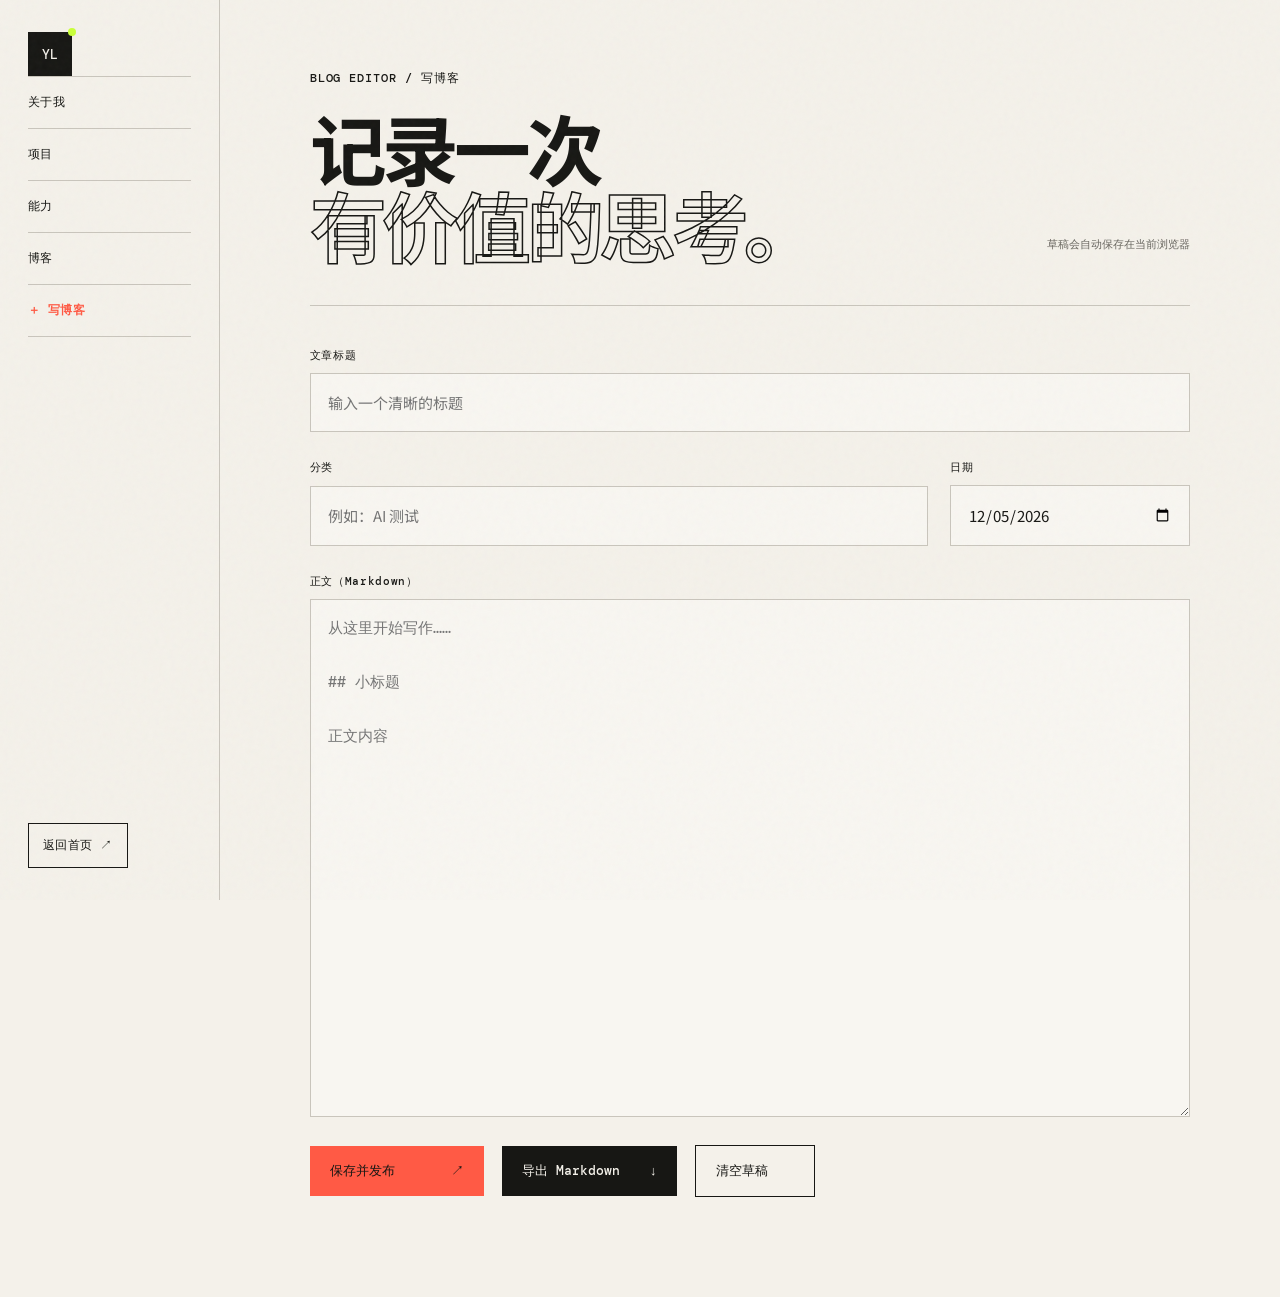
==== blog-editor.html @ 037dc54a "添加博客编辑和发布功能" ====
<!doctype html>
<html lang="zh-CN">
  <head>
    <meta charset="UTF-8" />
    <meta name="viewport" content="width=device-width, initial-scale=1.0" />
    <meta name="theme-color" content="#f4f1ea" />
    <title>写博客｜Yu Li</title>
    <link rel="preconnect" href="https://fonts.googleapis.com" />
    <link rel="preconnect" href="https://fonts.gstatic.com" crossorigin />
    <link href="https://fonts.googleapis.com/css2?family=DM+Mono:wght@400;500&family=Noto+Sans+SC:wght@400;500;600;700;900&display=swap" rel="stylesheet" />
    <link rel="stylesheet" href="styles.css" />
  </head>
  <body>
    <div class="noise" aria-hidden="true"></div>
    <header class="nav-wrap">
      <nav class="nav" aria-label="主导航">
        <a class="brand" href="index.html" aria-label="返回首页"><span>YL</span><i></i></a>
        <button class="menu-toggle" aria-expanded="false" aria-controls="nav-links">菜单</button>
        <div class="nav-links" id="nav-links">
          <a href="index.html#about">关于我</a><a href="index.html#projects">项目</a><a href="index.html#skills">能力</a><a href="index.html#notes">博客</a><a class="write-link active" href="blog-editor.html">＋ 写博客</a>
          <a class="nav-cta" href="index.html">返回首页 ↗</a>
        </div>
      </nav>
    </header>

    <main class="editor-page">
      <section class="editor-shell">
        <div class="editor-head">
          <div><p class="eyebrow">BLOG EDITOR / 写博客</p><h1>记录一次<br /><em>有价值的思考。</em></h1></div>
          <p class="draft-status" id="draft-status" role="status">草稿会自动保存在当前浏览器</p>
        </div>
        <form class="blog-form" id="blog-form">
          <label><span>文章标题</span><input id="post-title" type="text" placeholder="输入一个清晰的标题" autocomplete="off" /></label>
          <div class="editor-meta">
            <label><span>分类</span><input id="post-category" type="text" placeholder="例如：AI 测试" autocomplete="off" /></label>
            <label><span>日期</span><input id="post-date" type="date" /></label>
          </div>
          <label><span>正文（Markdown）</span><textarea id="post-content" rows="18" placeholder="从这里开始写作……&#10;&#10;## 小标题&#10;&#10;正文内容"></textarea></label>
          <div class="editor-actions">
            <button class="button primary publish-button" type="button" id="publish-post">保存并发布 <span>↗</span></button>
            <button class="button primary" type="button" id="export-post">导出 Markdown <span>↓</span></button>
            <button class="button secondary" type="button" id="clear-draft">清空草稿</button>
          </div>
        </form>
      </section>
    </main>
    <script src="script.js"></script>
    <script src="blog-editor.js"></script>
  </body>
</html>
---- styles.css ----
:root{--paper:#f4f1ea;--ink:#171714;--green:#c9ff39;--red:#ff5a45;--line:#c9c5bc;--mono:"DM Mono",monospace;--sans:"Noto Sans SC",sans-serif}
*{box-sizing:border-box}
html{scroll-behavior:smooth}
body{margin:0;background:var(--paper);color:var(--ink);font-family:var(--sans);overflow-x:hidden}
.noise{position:fixed;inset:0;pointer-events:none;z-index:20;opacity:.18;background-image:url("data:image/svg+xml,%3Csvg viewBox='0 0 180 180' xmlns='http://www.w3.org/2000/svg'%3E%3Cfilter id='n'%3E%3CfeTurbulence type='fractalNoise' baseFrequency='.9' numOctaves='4' stitchTiles='stitch'/%3E%3C/filter%3E%3Crect width='100%25' height='100%25' filter='url(%23n)' opacity='.18'/%3E%3C/svg%3E")}
.section{padding:110px max(5vw,24px)}
.nav-wrap{position:sticky;top:0;z-index:15;background:rgba(244,241,234,.88);backdrop-filter:blur(16px);border-bottom:1px solid var(--line)}
.nav{height:76px;display:flex;align-items:center;justify-content:space-between;padding:0 max(5vw,24px)}
.brand{width:44px;height:44px;background:var(--ink);color:var(--paper);display:grid;place-items:center;text-decoration:none;font:500 13px var(--mono);position:relative}
.brand i{position:absolute;width:8px;height:8px;background:var(--green);right:-4px;top:-4px;border-radius:50%}
.nav-links{display:flex;align-items:center;gap:34px}
.nav-links a{color:inherit;text-decoration:none;font:500 12px var(--mono);letter-spacing:.04em}
.nav-links a:hover{opacity:.55}
.nav-cta{border:1px solid var(--ink);padding:12px 16px}
.menu-toggle{display:none;border:0;background:none;font:500 13px var(--mono)}
.hero{min-height:calc(100vh - 76px);display:grid;grid-template-columns:1.35fr .65fr;gap:7vw;align-items:center;padding-top:60px;padding-bottom:70px}
.eyebrow{font:500 12px var(--mono);letter-spacing:.08em;text-transform:uppercase;display:flex;align-items:center;gap:10px}
.status-dot{width:8px;height:8px;background:#47b556;border-radius:50%;box-shadow:0 0 0 5px rgba(71,181,86,.15)}
h1,h2,h3,p{margin-top:0}
.hero h1{font-size:clamp(54px,7.2vw,112px);line-height:.94;letter-spacing:-.065em;margin:32px 0}
.hero h1 em,.project-heading em{font-style:normal;color:transparent;-webkit-text-stroke:1.5px var(--ink)}
.hero-desc{max-width:620px;font-size:17px;line-height:1.85;color:#56544e}
.hero-actions{display:flex;gap:26px;align-items:center;margin-top:38px}
.button{display:inline-flex;align-items:center;justify-content:space-between;gap:30px;text-decoration:none;font:500 13px var(--mono);padding:16px 20px}
.button.primary{background:var(--ink);color:var(--paper);min-width:174px}
.button.primary:hover{background:var(--red)}
.text-button{color:var(--ink);padding-left:0;border-bottom:1px solid var(--ink)}
.hero-panel{height:530px;background:var(--red);border:1px solid var(--ink);position:relative;padding:32px;overflow:hidden;box-shadow:12px 12px 0 var(--ink)}
.hero-panel:before,.hero-panel:after{content:"";position:absolute;background:var(--ink)}
.hero-panel:before{width:1px;height:100%;left:50%;top:0}
.hero-panel:after{height:1px;width:100%;top:50%;left:0}
.orbit{position:absolute;left:50%;top:50%;translate:-50% -50%;width:270px;height:270px;border:2px solid var(--ink);border-radius:50%;z-index:2;display:grid;place-items:center}
.orbit:after{content:"";position:absolute;width:190px;height:190px;border:1px dashed var(--ink);border-radius:50%;animation:spin 18s linear infinite}
.orbit span{position:absolute;width:18px;height:18px;background:var(--green);border:2px solid var(--ink);border-radius:50%;z-index:3}
.orbit span:first-child{top:16px;right:50px}
.orbit span:nth-child(2){bottom:10px;left:70px}
.orbit b{font:900 76px var(--sans);z-index:4}
.panel-meta{display:flex;justify-content:space-between;position:relative;z-index:4}
.panel-meta div{display:flex;flex-direction:column}
.panel-meta small,.card-index{font:10px var(--mono)}
.panel-meta strong{font:500 11px var(--mono)}
.hero-panel>p{position:absolute;left:28px;bottom:34px;z-index:4;font:500 11px/1.4 var(--mono)}
.card-index{position:absolute;right:28px;bottom:34px;z-index:4}
@keyframes spin{to{rotate:360deg}
}
.marquee{background:var(--ink);color:var(--green);padding:14px 0;overflow:hidden;font:500 13px var(--mono);white-space:nowrap}
.marquee div{width:max-content;animation:marquee 24s linear infinite}
@keyframes marquee{to{translate:-50%}
}
.section-label{display:flex;align-items:center;gap:20px;border-bottom:1px solid var(--line);padding-bottom:16px;margin-bottom:72px}
.section-label span{display:grid;place-items:center;width:32px;height:32px;border:1px solid var(--ink);border-radius:50%;font:11px var(--mono)}
.section-label p{margin:0;font:500 12px var(--mono)}
.about-grid,.skills-grid{display:grid;grid-template-columns:1fr 1fr;gap:10vw}
.about h2,.skills h2,.notes h2,.contact h2{font-size:clamp(38px,4.3vw,70px);line-height:1.15;letter-spacing:-.05em}
.about h2 span,.contact h2 span{box-shadow:inset 0 -.34em var(--green)}
.about-copy>p{font-size:17px;line-height:1.9;color:#55534e}
.facts{display:grid;grid-template-columns:repeat(3,1fr);border-top:1px solid var(--line);margin-top:48px;padding-top:26px}
.facts div{display:flex;flex-direction:column;gap:6px}
.facts strong{font:500 32px var(--mono)}
.facts span{font-size:12px;color:#777}
.dark{background:var(--ink);color:var(--paper)}
.section-label.light{border-color:#494943}
.section-label.light span{border-color:var(--paper)}
.project-heading{display:flex;justify-content:space-between;align-items:end;margin-bottom:60px}
.project-heading h2{font-size:clamp(44px,5.5vw,80px);line-height:1;letter-spacing:-.05em;margin:0}
.project-heading em{-webkit-text-stroke-color:var(--paper)}
.project-heading p{max-width:390px;color:#aaa79e;line-height:1.8}
.project-card{display:grid;grid-template-columns:60px 1fr 340px;gap:30px;align-items:center;border-top:1px solid #44443f;padding:38px 0}
.project-card:last-child{border-bottom:1px solid #44443f}
.project-num{font:12px var(--mono);align-self:start}
.tags{display:flex;gap:8px;margin-bottom:18px}
.tags span{font:10px var(--mono);border:1px solid #5c5b55;padding:5px 8px;border-radius:99px}
.project-body h3{font-size:25px;margin-bottom:12px}
.project-body p{color:#aaa79e;line-height:1.7;font-size:14px;max-width:560px}
.project-body a,.soon{font:11px var(--mono);color:var(--green);text-decoration:none}
.project-visual{height:210px;background:#282824;border:1px solid #4c4c46;display:flex;align-items:center;justify-content:center}
.visual-one{gap:10px}
.visual-one .node{border:1px solid #6d6c64;padding:10px 12px;font:10px var(--mono)}
.visual-one .accent{background:var(--green);color:var(--ink);border-color:var(--ink)}
.visual-one i{display:block;width:22px;height:1px;background:#6d6c64}
.browser{width:230px;height:130px;border:1px solid #77766f;padding:12px;position:relative}
.browser b{display:inline-block;width:6px;height:6px;border-radius:50%;background:#77766f;margin-right:4px}
.browser span{display:block;height:1px;background:#595953;margin:8px -12px}
.browser em{display:block;width:72%;height:54px;margin:20px auto 0;background:var(--red);transform:skew(-8deg)}
.visual-three{position:relative}
.radar{width:130px;height:130px;border:1px solid #666;border-radius:50%;background:conic-gradient(from 20deg,var(--green),transparent 28%);clip-path:polygon(50% 0,95% 28%,78% 88%,22% 88%,5% 28%)}
.visual-three span{position:absolute;font:900 32px var(--mono)}
.skills-intro p,.notes-head p{color:#68665f;line-height:1.8}
.skill-groups>div{display:grid;grid-template-columns:50px 160px 1fr;align-items:start;border-top:1px solid var(--line);padding:26px 0}
.skill-groups>div:last-child{border-bottom:1px solid var(--line)}
.skill-no{font:12px var(--mono);color:var(--red)}
.skill-groups h3{font-size:18px}
.skill-groups p{font-size:14px;line-height:1.75;color:#68665f}
.notes{padding-top:40px}
.notes-head{display:flex;justify-content:space-between;align-items:end;margin-bottom:42px}
.note-grid{display:grid;grid-template-columns:repeat(3,1fr);border:1px solid var(--line)}
.note-card{min-height:300px;padding:28px;color:var(--ink);text-decoration:none;border-right:1px solid var(--line);display:flex;flex-direction:column;position:relative;transition:.25s}
.note-card:last-child{border:0}
.note-card:hover{background:var(--green);transform:translateY(-8px)}
.note-card time,.note-type{font:10px var(--mono)}
.note-type{margin:16px 0 44px;color:#777}
.note-card h3{font-size:20px;line-height:1.55}
.arrow{position:absolute;right:28px;bottom:24px;font:20px var(--mono)}
.contact{text-align:center;background:var(--green);border-top:1px solid var(--ink)}
.contact .eyebrow{justify-content:center}
.contact h2{max-width:900px;margin:28px auto 50px}
.contact h2 span{box-shadow:inset 0 -.25em var(--paper)}
.contact-row{display:flex;justify-content:center;align-items:center;gap:35px}
.contact-row>a:not(.button){color:var(--ink);text-decoration:none;font:500 12px var(--mono);border-bottom:1px solid var(--ink);padding-bottom:5px}
footer{padding:24px max(5vw,24px);display:flex;justify-content:space-between;background:var(--ink);color:#aaa79e;font:10px var(--mono)}
footer a{color:var(--green);text-decoration:none}
.reveal{opacity:0;transform:translateY(24px);transition:opacity .7s ease,transform .7s ease}
.reveal.visible{opacity:1;transform:none}
@media (max-width:900px){.nav-links{position:absolute;left:0;right:0;top:76px;background:var(--paper);padding:26px;flex-direction:column;align-items:flex-start;border-bottom:1px solid var(--ink);display:none}
.nav-links.open{display:flex}
.menu-toggle{display:block}
.hero{grid-template-columns:1fr}
.hero-panel{height:380px}
.orbit{width:210px;height:210px}
.orbit:after{width:145px;height:145px}
.about-grid,.skills-grid{grid-template-columns:1fr;gap:50px}
.project-heading{display:block}
.project-heading p{margin-top:25px}
.project-card{grid-template-columns:40px 1fr}
.project-visual{grid-column:2;height:180px}
.note-grid{grid-template-columns:1fr}
.note-card{border-right:0;border-bottom:1px solid var(--line);min-height:240px}
}
@media (max-width:560px){.section{padding:82px 22px}
.hero{padding-top:40px}
.hero h1{font-size:52px}
.hero-panel{height:330px;box-shadow:7px 7px 0 var(--ink)}
.hero-desc{font-size:15px}
.hero-actions{align-items:flex-start;flex-direction:column}
.section-label{margin-bottom:48px}
.facts{grid-template-columns:1fr;gap:24px}
.project-card{grid-template-columns:1fr}
.project-num{display:none}
.project-visual{grid-column:1}
.skill-groups>div{grid-template-columns:35px 1fr}
.skill-groups p{grid-column:2}
.notes-head{display:block}
.contact-row{flex-direction:column}
footer{gap:16px;flex-wrap:wrap}
footer span:nth-child(2){display:none}
}
@media (prefers-reduced-motion:reduce){html{scroll-behavior:auto}
.reveal{opacity:1;transform:none}
.marquee div,.orbit:after{animation:none}
}

/* Desktop table of contents */
@media (min-width:901px){
:root{--sidebar:220px}
html{scroll-padding-top:24px}
body{padding-left:var(--sidebar)}
.nav-wrap{position:fixed;inset:0 auto 0 0;width:var(--sidebar);background:rgba(244,241,234,.92);border-right:1px solid var(--line);border-bottom:0}
.nav{height:100%;padding:32px 28px;flex-direction:column;align-items:flex-start;justify-content:flex-start}
.nav-links{width:100%;flex:1;flex-direction:column;align-items:flex-start;justify-content:center;gap:0}
.nav-links a{width:100%;padding:17px 0;border-bottom:1px solid var(--line);transition:padding-left .2s,color .2s}
.nav-links a:first-child{border-top:1px solid var(--line)}
.nav-links a:hover{padding-left:8px;color:var(--red);opacity:1}
.nav-links .nav-cta{width:auto;margin-top:auto;border:1px solid var(--ink);padding:13px 14px}
.hero{min-height:100vh}
}

.nav-links .write-link{color:var(--red)}
.nav-links .write-link.active{font-weight:700}
.editor-page{min-height:100vh}
.editor-shell{padding:70px max(7vw,36px) 100px;max-width:1200px;margin:0 auto}
.editor-head{display:flex;justify-content:space-between;align-items:flex-end;padding-bottom:42px;border-bottom:1px solid var(--line);margin-bottom:42px}
.editor-head h1{font-size:clamp(48px,6vw,86px);line-height:1;letter-spacing:-.06em;margin:22px 0 0}
.editor-head h1 em{font-style:normal;color:transparent;-webkit-text-stroke:1.5px var(--ink)}
.draft-status{font:11px var(--mono);color:#68665f}
.blog-form{display:grid;gap:28px}
.blog-form label{display:grid;gap:10px}
.blog-form label>span{font:500 11px var(--mono);letter-spacing:.06em}
.blog-form input,.blog-form textarea{width:100%;border:1px solid var(--line);border-radius:0;background:rgba(255,255,255,.3);color:var(--ink);font:15px/1.8 var(--sans);padding:15px 17px;outline:none}
.blog-form input:focus,.blog-form textarea:focus{border-color:var(--ink);box-shadow:4px 4px 0 var(--green)}
.blog-form textarea{resize:vertical;min-height:360px;font-family:var(--mono)}
.editor-meta{display:grid;grid-template-columns:1fr 240px;gap:22px}
.editor-actions{display:flex;gap:18px;align-items:center}
.editor-actions button{border:0;cursor:pointer}
.button.secondary{background:transparent;color:var(--ink);border:1px solid var(--ink);min-width:120px}
@media (max-width:900px){.editor-shell{padding:56px 24px 80px}.editor-head{display:block}.draft-status{margin-top:24px}.editor-meta{grid-template-columns:1fr}.editor-actions{align-items:stretch;flex-direction:column}.editor-actions .button{width:100%}}
.publish-button{background:var(--red)!important;color:var(--ink)!important}
.editor-actions button:disabled{opacity:.5;cursor:wait}
.draft-status a{color:var(--ink);font-weight:700}
.post-page{padding-left:0}
.post-shell{width:min(820px,calc(100% - 44px));margin:0 auto;padding:60px 0 110px}
.post-back{color:var(--ink);font:12px var(--mono);text-decoration:none}
.post-shell article{margin-top:55px;border-top:1px solid var(--line);padding-top:25px}
.post-meta{display:flex;justify-content:space-between;color:#68665f;font:11px var(--mono)}
.post-shell h1{font-size:clamp(44px,7vw,76px);line-height:1.08;letter-spacing:-.055em;margin:32px 0 55px}
.post-content{font-size:17px;line-height:1.95}
.post-content h2{font-size:30px;margin:58px 0 18px}
.post-content h3{font-size:22px;margin:42px 0 14px}
.post-content code{background:#e3dfd5;padding:2px 6px;font-family:var(--mono);font-size:.88em}
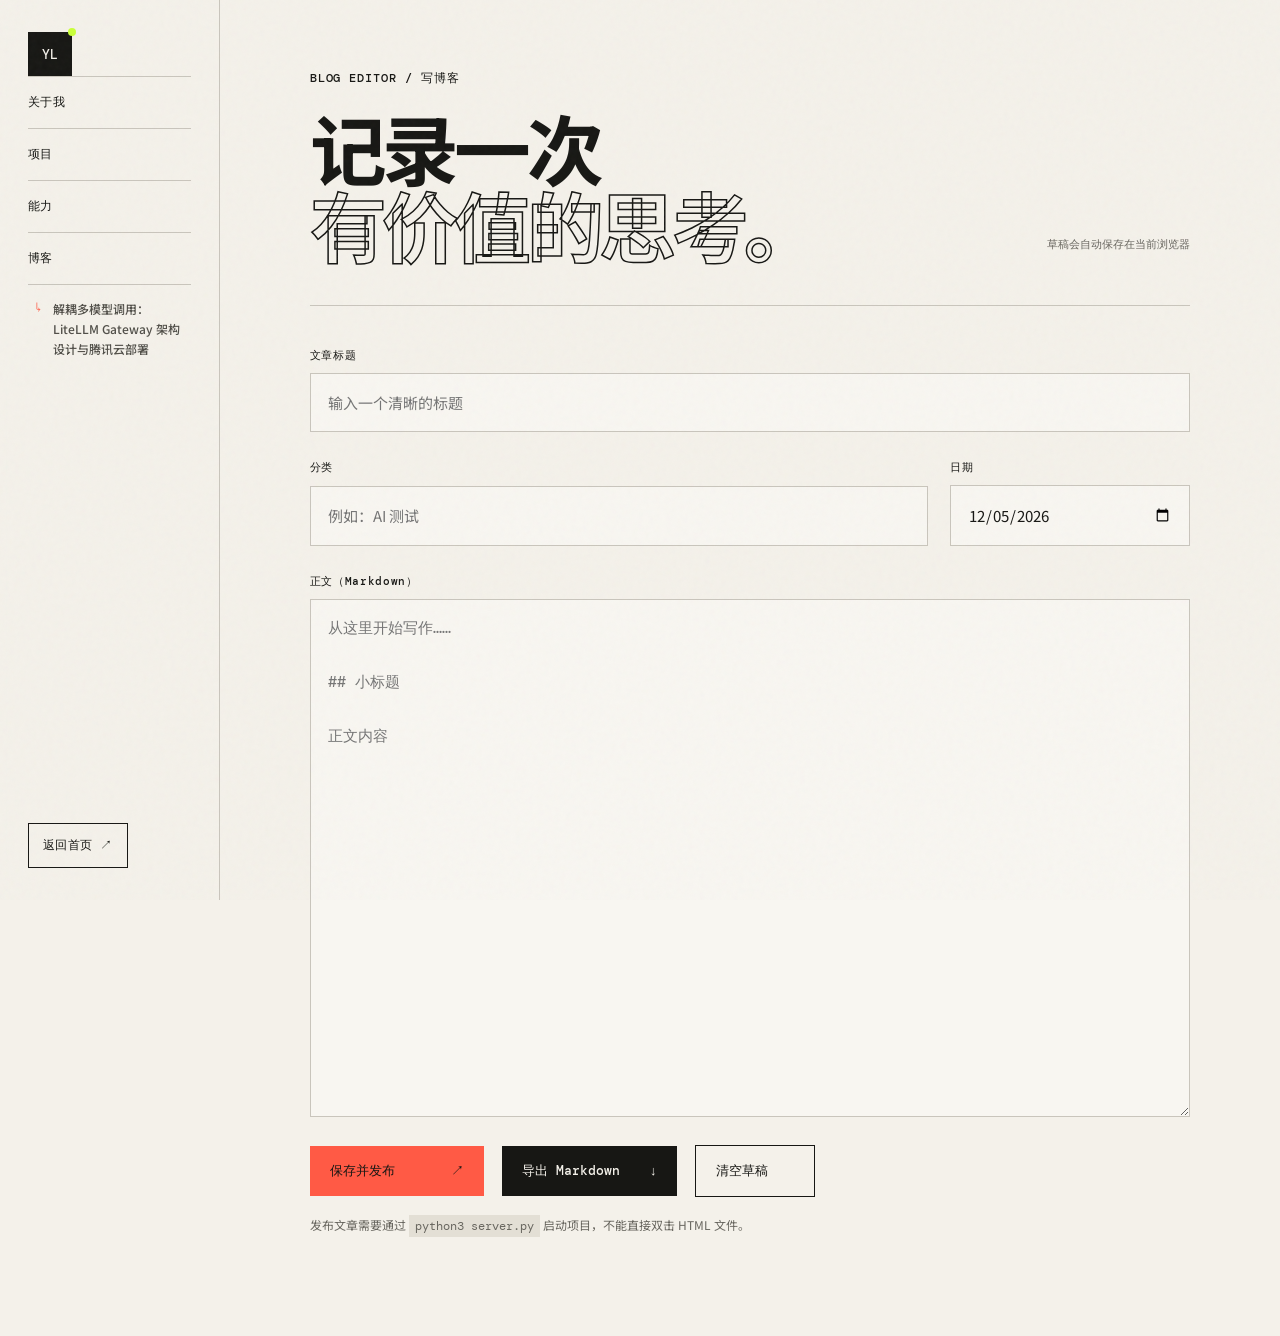
==== commit b4645872: "更新blog" ====
--- a/blog-editor.html
+++ b/blog-editor.html
@@ -17,7 +17,7 @@
         <a class="brand" href="index.html" aria-label="返回首页"><span>YL</span><i></i></a>
         <button class="menu-toggle" aria-expanded="false" aria-controls="nav-links">菜单</button>
         <div class="nav-links" id="nav-links">
-          <a href="index.html#about">关于我</a><a href="index.html#projects">项目</a><a href="index.html#skills">能力</a><a href="index.html#notes">博客</a><a class="write-link active" href="blog-editor.html">＋ 写博客</a>
+          <a href="index.html#about">关于我</a><a href="index.html#projects">项目</a><a href="index.html#skills">能力</a><a id="blog-nav-link" href="index.html#notes">博客</a><div class="blog-subnav" id="blog-subnav" aria-label="博客文章目录"><a href="blogs/pages/解耦多模型调用-litellm-gateway-架构设计与腾讯云部署.html">解耦多模型调用：LiteLLM Gateway 架构设计与腾讯云部署</a></div><a class="write-link active" data-editor-access href="blog-editor.html" hidden>＋ 写博客</a>
           <a class="nav-cta" href="index.html">返回首页 ↗</a>
         </div>
       </nav>
@@ -41,10 +41,14 @@
             <button class="button primary" type="button" id="export-post">导出 Markdown <span>↓</span></button>
             <button class="button secondary" type="button" id="clear-draft">清空草稿</button>
           </div>
+          <p class="publish-help">发布文章需要通过 <code>python3 server.py</code> 启动项目，不能直接双击 HTML 文件。</p>
         </form>
       </section>
     </main>
     <script src="script.js"></script>
-    <script src="blog-editor.js"></script>
+    <script src="editor-access.js"></script>
+    <script src="blogs/posts-data.js?v=20260822"></script>
+    <script src="blog-list.js?v=20260822"></script>
+    <script src="blog-editor.js?v=20260822-2"></script>
   </body>
 </html>
--- a/styles.css
+++ b/styles.css
@@ -166,12 +166,19 @@
 
 .nav-links .write-link{color:var(--red)}
 .nav-links .write-link.active{font-weight:700}
+.nav-links .blog-subnav{width:100%;padding:6px 0 12px 13px;border:0}
+.nav-links .blog-subnav:empty{display:none}
+.nav-links .blog-subnav a,.nav-links .blog-subnav a:first-child{display:block;position:relative;width:100%;padding:8px 4px 8px 12px;border:0!important;border-bottom:0!important;text-decoration:none!important;background:none;box-shadow:none;color:#514f49;font:500 12px/1.65 var(--sans);letter-spacing:0;overflow-wrap:anywhere}
+.nav-links .blog-subnav a:before{content:"↳";position:absolute;left:-6px;top:7px;color:var(--red)}
+.nav-links .blog-subnav a:hover{padding-left:16px;color:var(--ink)}
 .editor-page{min-height:100vh}
 .editor-shell{padding:70px max(7vw,36px) 100px;max-width:1200px;margin:0 auto}
 .editor-head{display:flex;justify-content:space-between;align-items:flex-end;padding-bottom:42px;border-bottom:1px solid var(--line);margin-bottom:42px}
 .editor-head h1{font-size:clamp(48px,6vw,86px);line-height:1;letter-spacing:-.06em;margin:22px 0 0}
 .editor-head h1 em{font-style:normal;color:transparent;-webkit-text-stroke:1.5px var(--ink)}
 .draft-status{font:11px var(--mono);color:#68665f}
+.draft-status[data-state="error"]{max-width:440px;padding:12px 14px;background:var(--red);color:var(--ink);border:1px solid var(--ink);font-weight:700}
+.draft-status[data-state="success"]{color:#287d36}
 .blog-form{display:grid;gap:28px}
 .blog-form label{display:grid;gap:10px}
 .blog-form label>span{font:500 11px var(--mono);letter-spacing:.06em}
@@ -185,14 +192,32 @@
 @media (max-width:900px){.editor-shell{padding:56px 24px 80px}.editor-head{display:block}.draft-status{margin-top:24px}.editor-meta{grid-template-columns:1fr}.editor-actions{align-items:stretch;flex-direction:column}.editor-actions .button{width:100%}}
 .publish-button{background:var(--red)!important;color:var(--ink)!important}
 .editor-actions button:disabled{opacity:.5;cursor:wait}
+.publish-help{margin:-10px 0 0;color:#68665f;font-size:12px;line-height:1.7}
+.publish-help code{background:#e3dfd5;padding:3px 6px;font-family:var(--mono)}
 .draft-status a{color:var(--ink);font-weight:700}
 .post-page{padding-left:0}
 .post-shell{width:min(820px,calc(100% - 44px));margin:0 auto;padding:60px 0 110px}
 .post-back{color:var(--ink);font:12px var(--mono);text-decoration:none}
-.post-shell article{margin-top:55px;border-top:1px solid var(--line);padding-top:25px}
+.post-toolbar{display:flex;justify-content:space-between;align-items:center}
+.post-edit{padding:9px 12px;border:1px solid var(--ink);color:var(--ink);font:11px var(--mono);text-decoration:none}
+.post-shell article{margin-top:28px;border-top:1px solid var(--line);padding-top:25px}
 .post-meta{display:flex;justify-content:space-between;color:#68665f;font:11px var(--mono)}
-.post-shell h1{font-size:clamp(44px,7vw,76px);line-height:1.08;letter-spacing:-.055em;margin:32px 0 55px}
+.post-shell h1{font-size:clamp(26px,2.3vw,38px);line-height:1.25;letter-spacing:-.03em;margin:24px 0 36px}
 .post-content{font-size:17px;line-height:1.95}
 .post-content h2{font-size:30px;margin:58px 0 18px}
 .post-content h3{font-size:22px;margin:42px 0 14px}
 .post-content code{background:#e3dfd5;padding:2px 6px;font-family:var(--mono);font-size:.88em}
+.post-content pre{overflow-x:auto;padding:20px;background:var(--ink);color:var(--paper);line-height:1.65}
+.post-content pre code{padding:0;background:transparent;color:inherit}
+.post-content blockquote{margin:28px 0;padding:6px 0 6px 22px;border-left:4px solid var(--green);font-weight:600}
+.post-content li{margin:8px 0}
+@media (min-width:901px){
+  .post-page{padding-left:260px}
+  .post-toc{position:fixed;inset:0 auto 0 0;width:260px;padding:52px 28px;background:rgba(244,241,234,.94);border-right:1px solid var(--line);overflow-y:auto}
+  .post-toc p{margin:0 0 18px;padding-bottom:14px;border-bottom:1px solid var(--line);font:500 11px var(--mono);letter-spacing:.08em}
+  .post-toc nav{display:grid;gap:2px}
+  .post-toc a{padding:8px 0;color:#5c5a54;font:12px/1.55 var(--sans);text-decoration:none}
+  .post-toc a:hover{color:var(--red)}
+  .post-toc .toc-subheading{padding-left:13px;font-size:11px;color:#858178}
+}
+@media (max-width:900px){.post-toc{display:none}}
